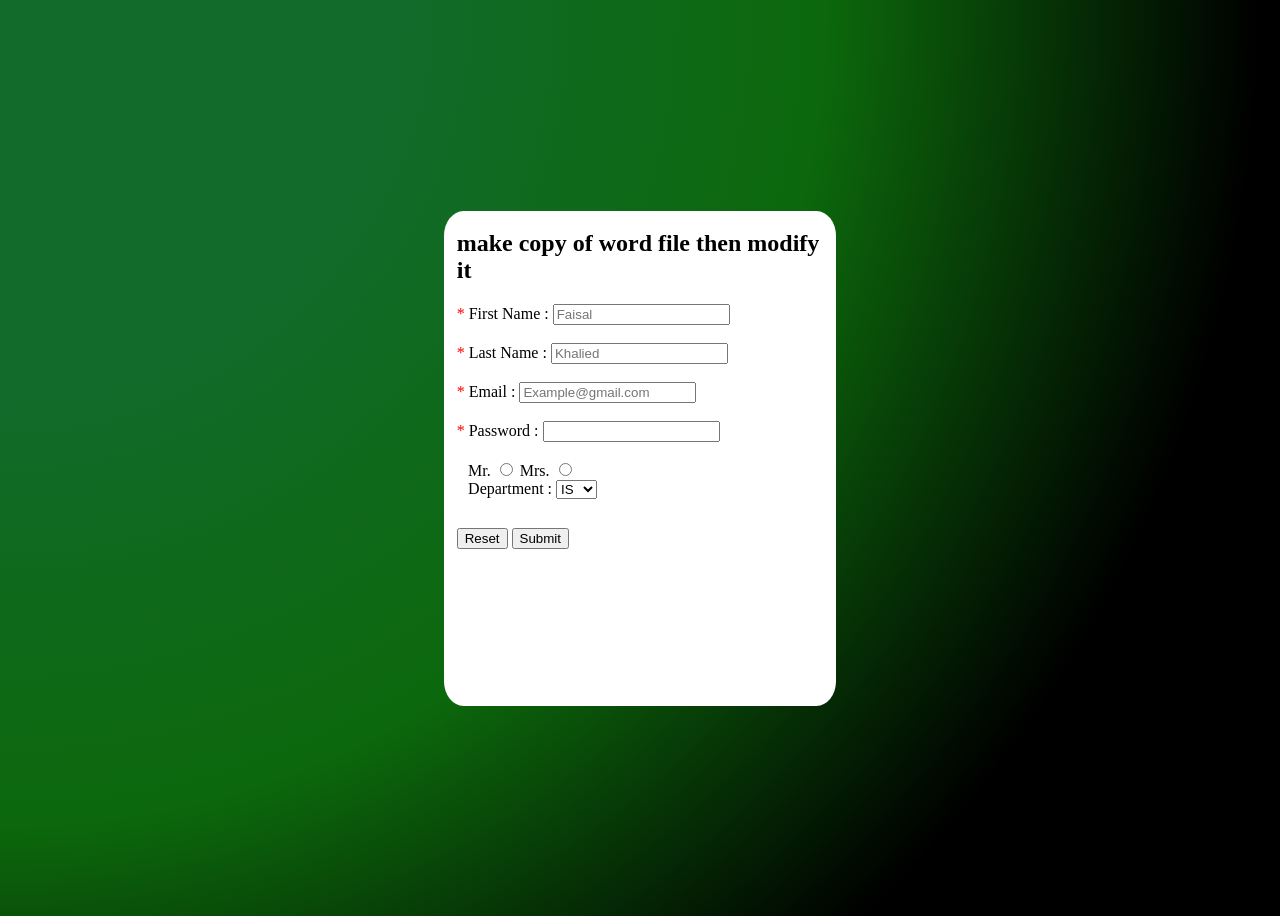
==== index.html @ cc1e2a1f "adding the first files 'login + sign-up'" ====
<!DOCTYPE html>
<html>
<head>
    <title>TeamMatch</title>
    <link rel="stylesheet" href="stely.css">
    
</head>
<!--end of head here------------------------------------------->


<body>
<div id="container-1">
<div id="container-2">
<h2>make copy of word file then modify it</h2>
    
<!--Using get will append ur data to url
    when u have password or something use post
-->

<form action="#" method="post">
    <div id="FFname">
    <label id="stars">*</label>
    <label for="Fname">First Name :</label>
    <input type="text" id="Fname" name="Fname" placeholder="Faisal" required>
    </div>

    <br>  <!--WE ADDED THE LINE HERE--> 
    
    <div id="LLname">
    <label id="stars">*</label>
    <Label for="Lname">Last Name :</Label>
    <input type="text" id="Lname" name="Lname" placeholder="Khalied" required>
    </div>
    <br>
    <div>
        <label id="stars">*</label>
        <label for="Email">Email :</label>
        <input type ="email" id="Email" name="Email" placeholder="Example@gmail.com">
    </div>
    
    <br>

    <div>
        <label id="stars">*</label>
        <label for="Pass">Password :</label>
        <input type="password" id="Pass" name="pass" required>
    </div>
        <br>
    
        <div id="bloock-1">
        <label for="Mr.">Mr.</label>
        <input type="radio"  id="Mr."   name="title" value="Mr">

        <label for="Mrs.">Mrs.</label>
        <input type="radio"  id="Mrs."   name="title" value="Mrs">
        <br>
        <label for="department"> Department :</label>
        <select id="department" >
            <option value="IS">IS</option>
            <option value="IT">IT</option>
            <option value="CS">CS</option>
        </select>
    </div>
        <br>
    <div>
        <input type="reset">
        <input type="submit">
    </div>
    </div>

    <!--END OF Reset and submit button-->

    
    
    
    <!--END OF blocks of choice-->
</div>
    <!--TEST ONLY DELETE later-->
    
    </div>
</form>

</body>
</html>
---- stely.css ----
body{
    display: flex;
    height: 100vh;
    justify-content: center;
    align-items: center;
    background: radial-gradient(circle at top left,rgb(18, 107, 42) 25% ,rgb(12, 104, 12),rgb(0, 0, 0) 80%);
}


#stars{
    color: red;
}


#container-1{
    background-color: rgb(255, 255, 255);
    width: 30%;
    height: 55%;
    padding:0% 0% 0% 1% ;
    border-radius: 5%;

}


#bloock-1{
    padding-left: 3%;
    width: 250px;
    height: 50px;
    
}
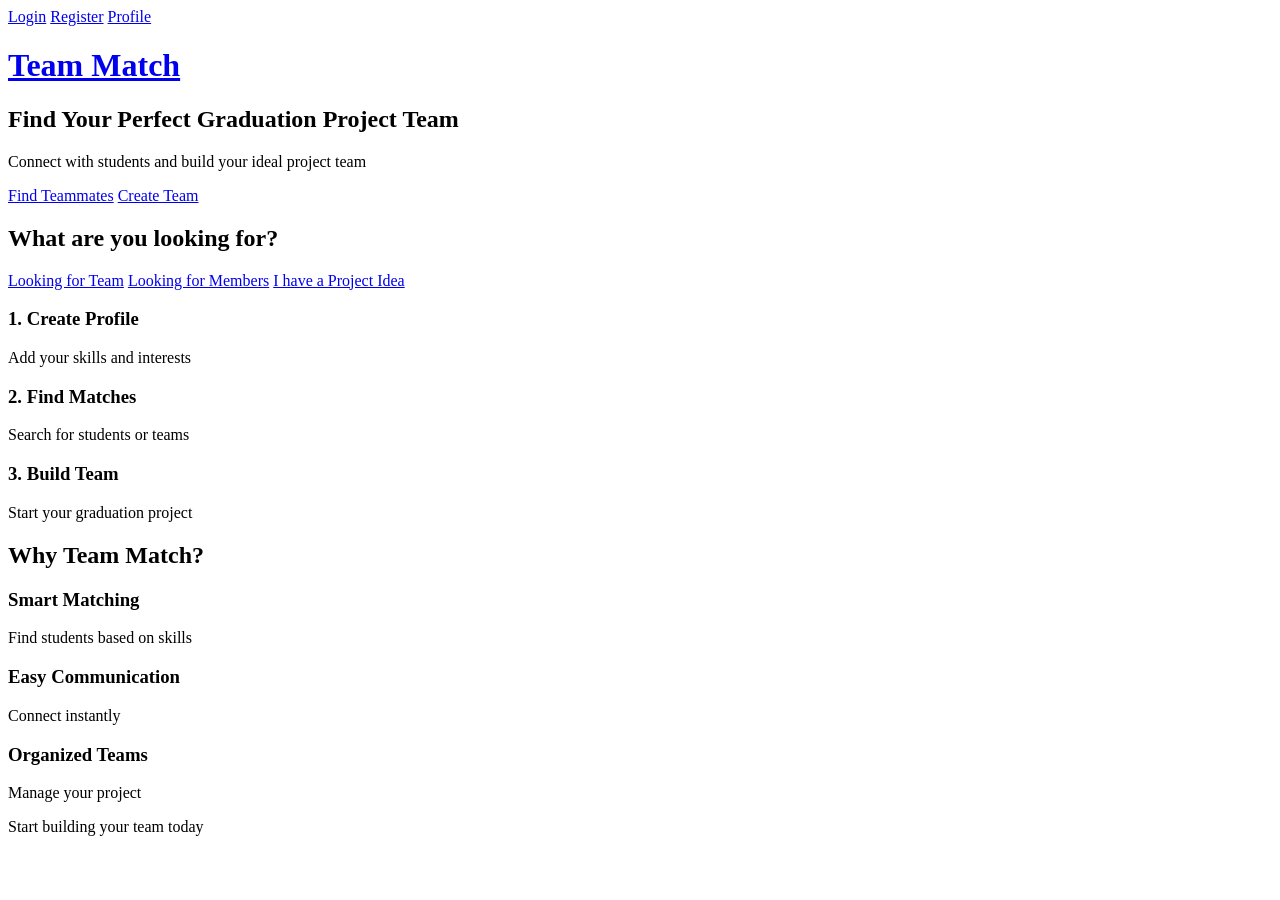
==== commit d465266c: "Adding Khalied Files" ====
--- a/index.html
+++ b/index.html
@@ -1,85 +1,87 @@
 <!DOCTYPE html>
-<html>
+<html lang="en">
 <head>
-    <title>TeamMatch</title>
-    <link rel="stylesheet" href="stely.css">
-    
-</head>
-<!--end of head here------------------------------------------->
+<meta charset="UTF-8">
+<meta name="viewport" content="width=device-width, initial-scale=1.0">
+<title>Team Match</title>
 
 
+<link rel="stylesheet" href="Style.css">
+
+</head>
+
 <body>
-<div id="container-1">
-<div id="container-2">
-<h2>make copy of word file then modify it</h2>
-    
-<!--Using get will append ur data to url
-    when u have password or something use post
--->
 
-<form action="#" method="post">
-    <div id="FFname">
-    <label id="stars">*</label>
-    <label for="Fname">First Name :</label>
-    <input type="text" id="Fname" name="Fname" placeholder="Faisal" required>
-    </div>
 
-    <br>  <!--WE ADDED THE LINE HERE--> 
-    
-    <div id="LLname">
-    <label id="stars">*</label>
-    <Label for="Lname">Last Name :</Label>
-    <input type="text" id="Lname" name="Lname" placeholder="Khalied" required>
-    </div>
-    <br>
-    <div>
-        <label id="stars">*</label>
-        <label for="Email">Email :</label>
-        <input type ="email" id="Email" name="Email" placeholder="Example@gmail.com">
-    </div>
-    
-    <br>
+<nav class="navbar">
+  <a href="login.html">Login</a>
+  <a href="signup.html">Register</a>
+  <a href="profile.html">Profile</a>
+</nav>
 
-    <div>
-        <label id="stars">*</label>
-        <label for="Pass">Password :</label>
-        <input type="password" id="Pass" name="pass" required>
-    </div>
-        <br>
-    
-        <div id="bloock-1">
-        <label for="Mr.">Mr.</label>
-        <input type="radio"  id="Mr."   name="title" value="Mr">
 
-        <label for="Mrs.">Mrs.</label>
-        <input type="radio"  id="Mrs."   name="title" value="Mrs">
-        <br>
-        <label for="department"> Department :</label>
-        <select id="department" >
-            <option value="IS">IS</option>
-            <option value="IT">IT</option>
-            <option value="CS">CS</option>
-        </select>
-    </div>
-        <br>
-    <div>
-        <input type="reset">
-        <input type="submit">
-    </div>
-    </div>
+<header>
+  <a href="index.html" class="logo">
+    <h1>Team Match</h1>
+  </a>
+</header>
 
-    <!--END OF Reset and submit button-->
 
-    
-    
-    
-    <!--END OF blocks of choice-->
-</div>
-    <!--TEST ONLY DELETE later-->
-    
-    </div>
-</form>
+<section class="hero">
+  <h2>Find Your Perfect Graduation Project Team</h2>
+  <p>Connect with students and build your ideal project team </p>
+  <a href="login.html" class="btn-main">Find Teammates</a>
+  <a href="register.html" class="btn-secondary">Create Team</a>
+</section>
+
+
+<section class="options">
+  <h2>What are you looking for?</h2>
+  <a href="login.html" class="option-btn">Looking for Team</a>
+  <a href="login.html" class="option-btn">Looking for Members</a>
+  <a href="register.html" class="option-btn">I have a Project Idea</a>
+</section>
+
+
+<section class="steps">
+  <div class="step">
+    <h3>1. Create Profile</h3>
+    <p>Add your skills and interests</p>
+  </div>
+  <div class="step">
+    <h3>2. Find Matches</h3>
+    <p>Search for students or teams</p>
+  </div>
+  <div class="step">
+    <h3>3. Build Team</h3>
+    <p>Start your graduation project</p>
+  </div>
+</section>
+
+
+<section class="features">
+  <h2>Why Team Match?</h2>
+
+  <div class="feature-box">
+    <h3>Smart Matching</h3>
+    <p>Find students based on skills</p>
+  </div>
+
+  <div class="feature-box">
+    <h3>Easy Communication</h3>
+    <p>Connect instantly</p>
+  </div>
+
+  <div class="feature-box">
+    <h3>Organized Teams</h3>
+    <p>Manage your project </p>
+  </div>
+</section>
+
+
+<footer>
+  <p>Start building your team today </p>
+</footer>
 
 </body>
-</html>
-
+</html>
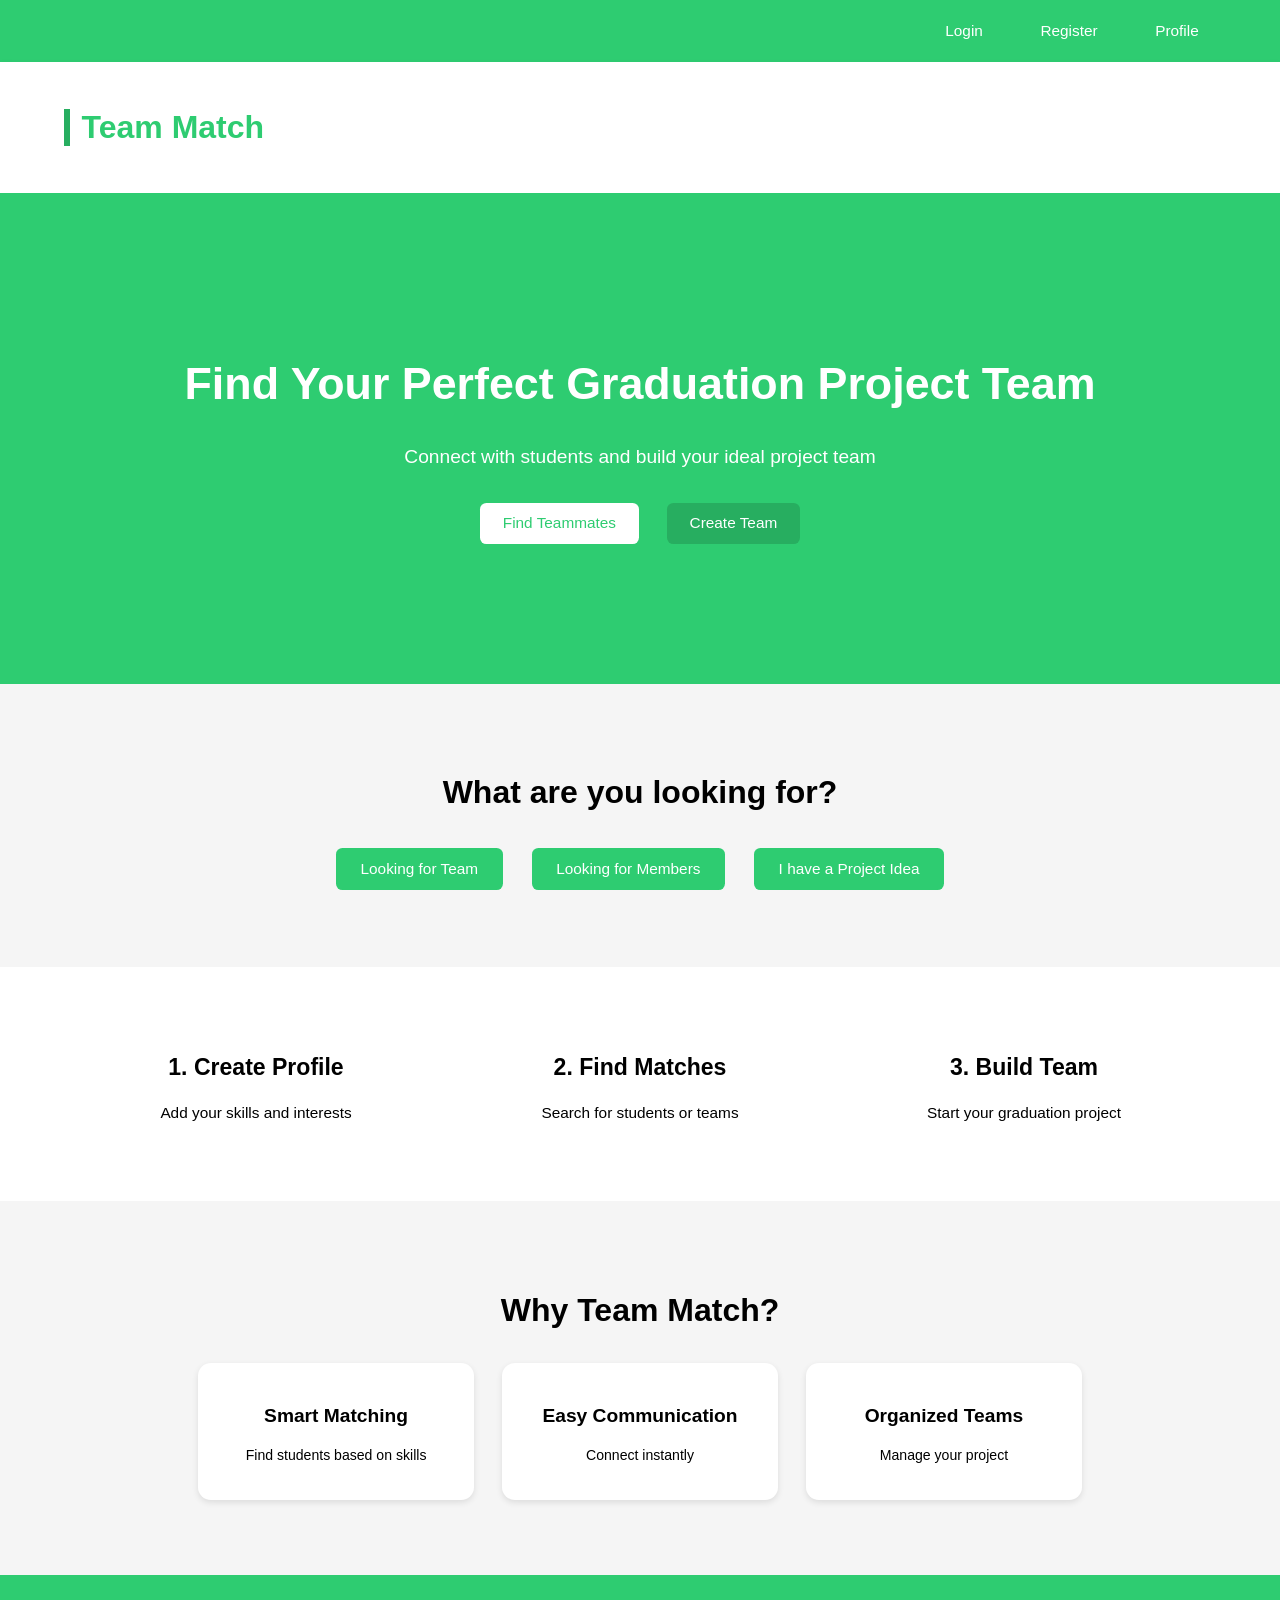
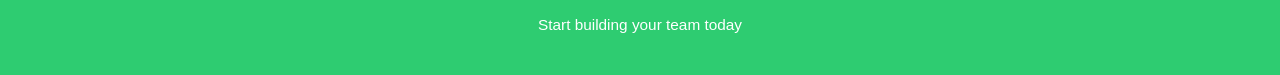
==== commit f9093fea: "Update index.html "Style" to "style"" ====
--- a/index.html
+++ b/index.html
@@ -6,7 +6,7 @@
 <title>Team Match</title>
 
 
-<link rel="stylesheet" href="Style.css">
+<link rel="stylesheet" href="style.css">
 
 </head>
 
@@ -21,7 +21,7 @@
 
 
 <header>
-  <a href="index.html" class="logo">
+  <a href="#fff" class="logo">
     <h1>Team Match</h1>
   </a>
 </header>
@@ -59,7 +59,7 @@
 </section>
 
 
-<section class="features">
+<section class="features" id="fff">
   <h2>Why Team Match?</h2>
 
   <div class="feature-box">
@@ -84,4 +84,4 @@
 </footer>
 
 </body>
-</html>+</html>
--- a/style.css
+++ b/style.css
@@ -0,0 +1,245 @@
+body {
+  margin: 0;
+  font-family: Arial;
+  background: #f5f5f5;
+}
+
+
+.navbar {
+  background: #2ecc71;
+  padding: 1% 5%;
+  display: flex;
+  justify-content: flex-end;
+  align-items: center;
+  gap: 2%;
+}
+
+.navbar a {
+  color: white;
+  text-decoration: none;
+  padding: 0.8% 1.5%;
+  border-radius: 0.5vw;
+  font-size: 1.2vw;
+  transition: background 0.3s;
+}
+
+.navbar a:hover {
+  background: #27ae60;
+}
+
+
+header {
+  background: white;
+  padding: 2% 5%;
+  box-shadow: 0 0.2vw 0.5vw rgba(0,0,0,0.1);
+}
+
+.logo {
+  text-decoration: none;
+}
+
+.logo h1 {
+  color: #2ecc71;
+  font-size: 2.5vw;
+  border-left: 0.5vw solid #27ae60;
+  padding-left: 1%;
+}
+
+
+.hero {
+  text-align: center;
+  padding: 10% 5%;
+  background: #2ecc71;
+  color: white;
+}
+
+.hero h2 {
+  font-size: 3.5vw;
+}
+
+.hero p {
+  font-size: 1.5vw;
+  margin: 2% 0;
+}
+
+.hero .btn-main,
+.hero .btn-secondary {
+  padding: 1% 2%;
+  margin: 1%;
+  border-radius: 0.5vw;
+  text-decoration: none;
+  font-size: 1.2vw;
+  display: inline-block;
+}
+
+.hero .btn-main {
+  background: white;
+  color: #2ecc71;
+}
+
+.hero .btn-secondary {
+  background: #27ae60;
+  color: white;
+}
+
+
+.options {
+  text-align: center;
+  padding: 5% 2%;
+}
+
+.options h2 {
+  font-size: 2.5vw;
+  margin-bottom: 2%;
+}
+
+.option-btn {
+  display: inline-block;
+  margin: 1%;
+  padding: 1% 2%;
+  background: #2ecc71;
+  color: white;
+  text-decoration: none;
+  border-radius: 0.5vw;
+  font-size: 1.2vw;
+  transition: background 0.3s;
+}
+
+.option-btn:hover {
+  background: #27ae60;
+}
+
+
+.steps {
+  display: flex;
+  justify-content: space-around;
+  padding: 5%;
+  background: white;
+}
+
+.step {
+  width: 30%;
+  text-align: center;
+}
+
+.step h3 {
+  font-size: 1.8vw;
+}
+
+.step p {
+  font-size: 1.2vw;
+}
+
+
+.features {
+  text-align: center;
+  padding: 5%;
+}
+
+.features h2 {
+  font-size: 2.5vw;
+  margin-bottom: 2%;
+}
+
+.feature-box {
+  display: inline-block;
+  width: 20%;
+  margin: 1%;
+  padding: 2%;
+  background: white;
+  border-radius: 1vw;
+  box-shadow: 0 0.2vw 0.5vw rgba(0,0,0,0.1);
+}
+
+.feature-box h3 {
+  font-size: 1.5vw;
+}
+
+.feature-box p {
+  font-size: 1.1vw;
+}
+
+
+footer {
+  text-align: center;
+  padding: 2%;
+  background: #2ecc71;
+  color: white;
+  font-size: 1.2vw;
+}
+
+
+@media (max-width: 768px) {
+
+  .navbar {
+    flex-direction: column;
+    gap: 3%;
+    padding: 2%;
+  }
+
+  .navbar a {
+    font-size: 3vw;
+    padding: 2% 4%;
+  }
+
+  .logo h1 {
+    font-size: 6vw;
+  }
+
+  .hero h2 {
+    font-size: 6vw;
+  }
+
+  .hero p {
+    font-size: 3.5vw;
+  }
+
+  .hero .btn-main,
+  .hero .btn-secondary {
+    font-size: 3vw;
+    padding: 2% 4%;
+  }
+
+  .options h2 {
+    font-size: 5vw;
+  }
+
+  .option-btn {
+    font-size: 3vw;
+    padding: 2% 4%;
+  }
+
+  .steps {
+    flex-direction: column;
+    align-items: center;
+  }
+
+  .step {
+    width: 80%;
+    margin-bottom: 5%;
+  }
+
+  .step h3 {
+    font-size: 4vw;
+  }
+
+  .step p {
+    font-size: 3vw;
+  }
+
+  .feature-box {
+    width: 80%;
+  }
+
+  .feature-box h3 {
+    font-size: 4vw;
+  }
+
+  .feature-box p {
+    font-size: 3vw;
+  }
+
+  footer {
+    font-size: 3vw;
+  }
+}
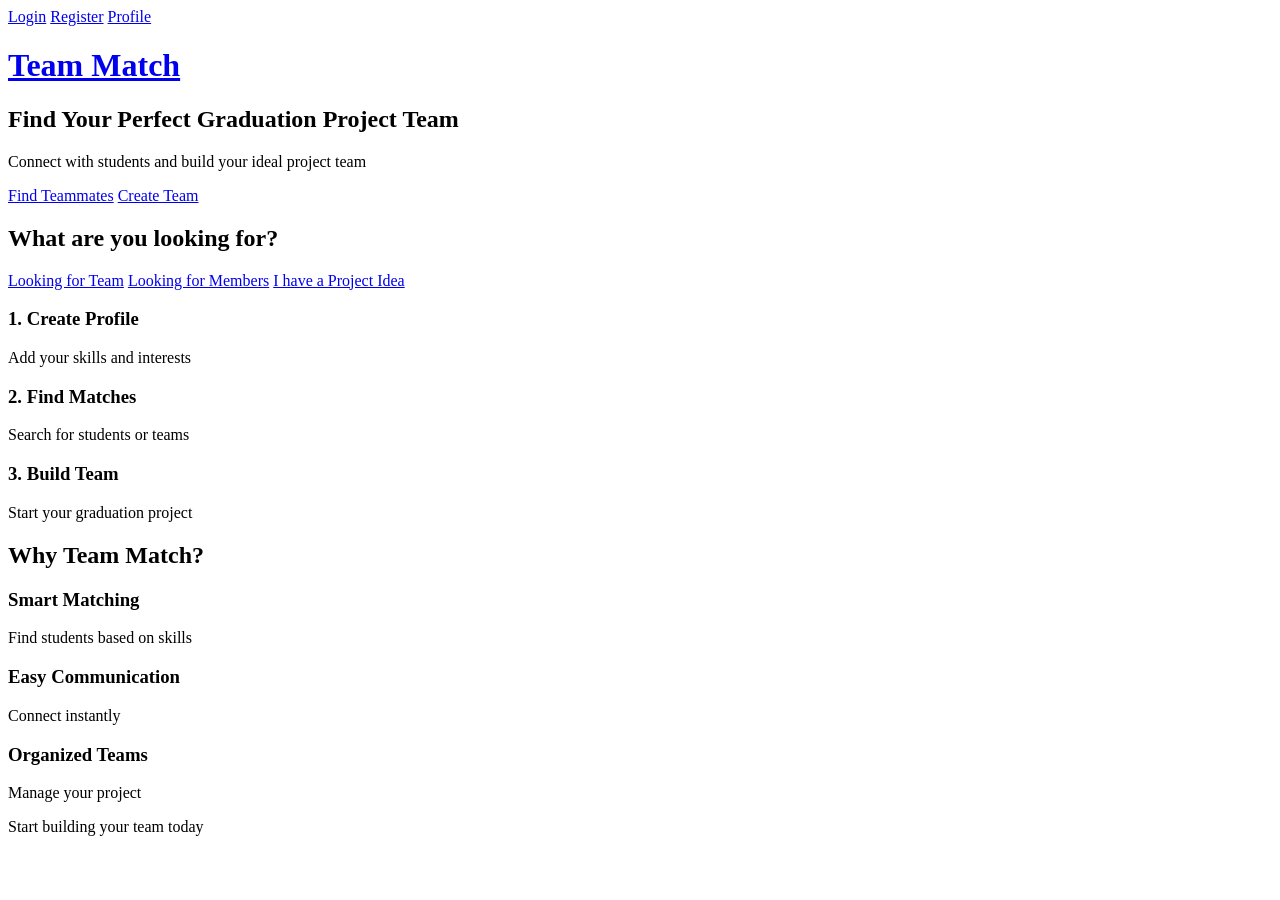
==== commit b32d6267: "small change" ====
--- a/index.html
+++ b/index.html
@@ -6,7 +6,7 @@
 <title>Team Match</title>
 
 
-<link rel="stylesheet" href="style.css">
+<link rel="stylesheet" href="Style.css">
 
 </head>
 
@@ -84,4 +84,4 @@
 </footer>
 
 </body>
-</html>
+</html>
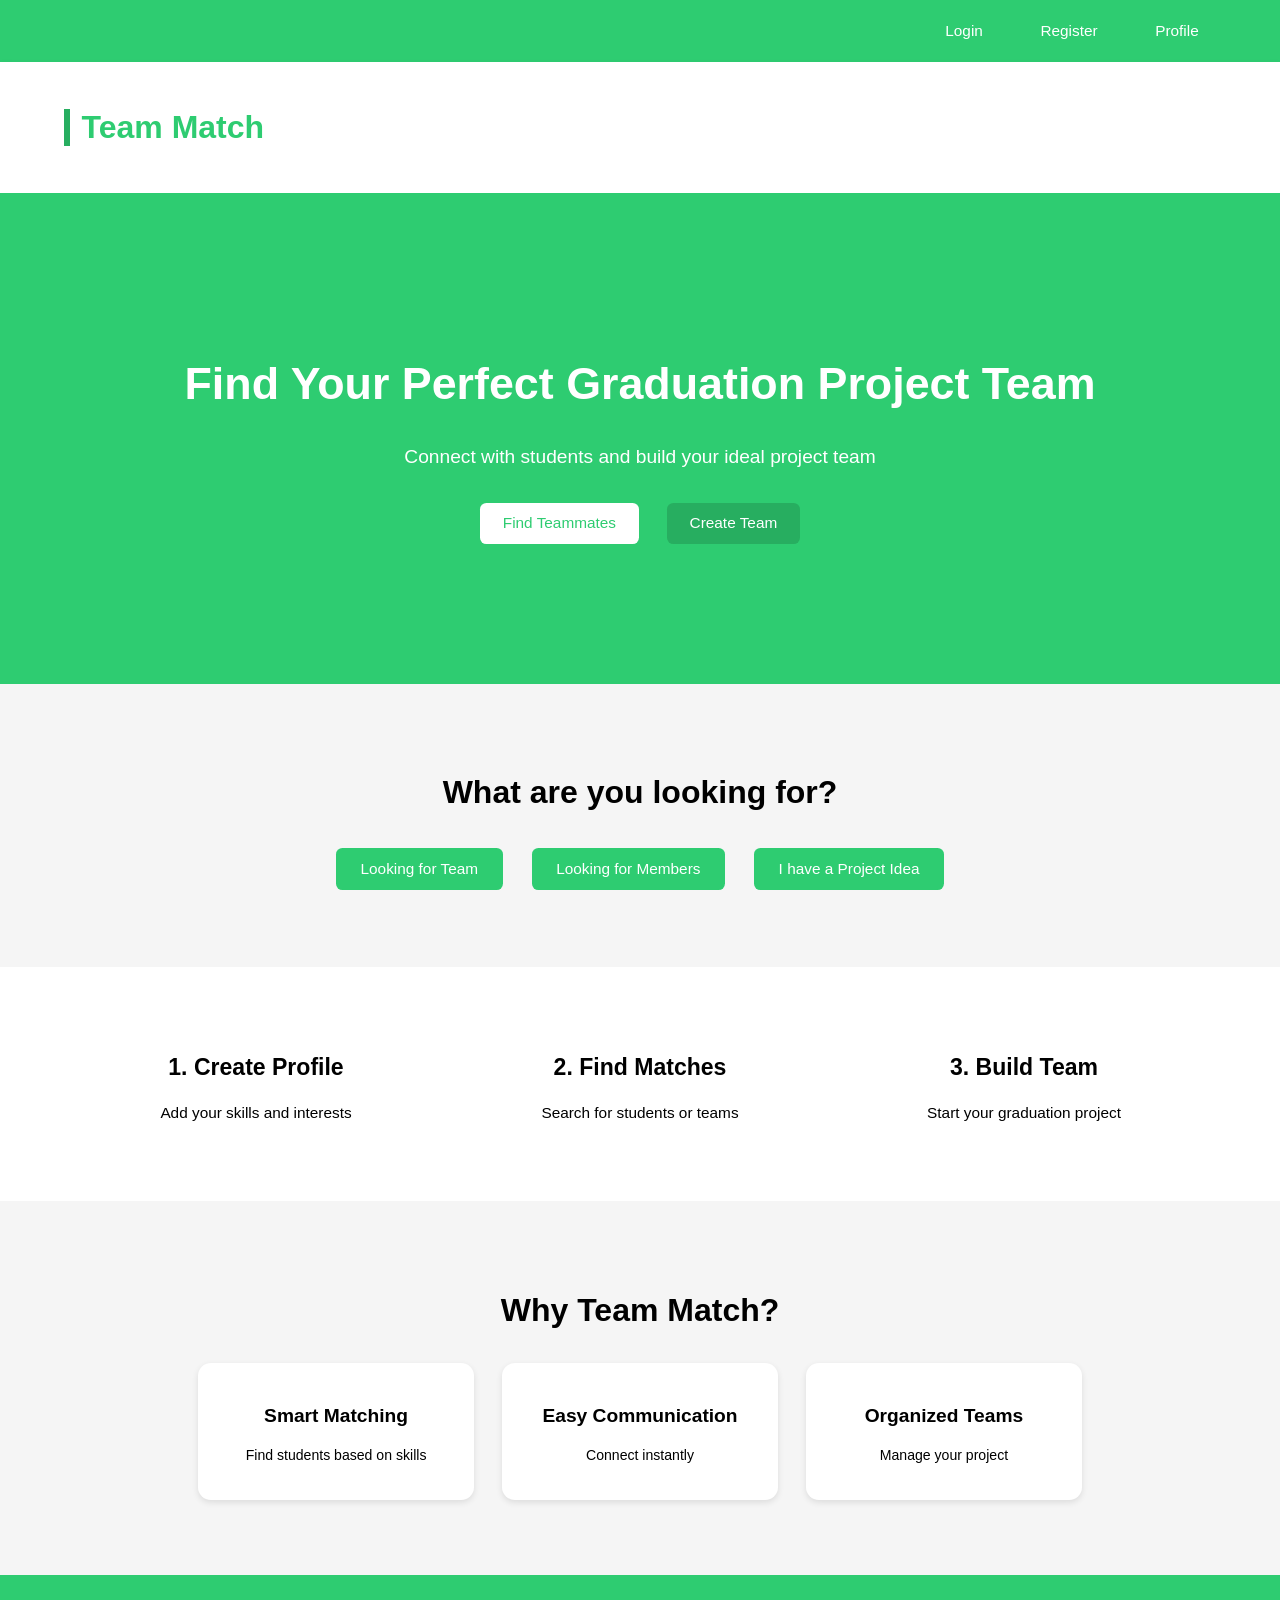
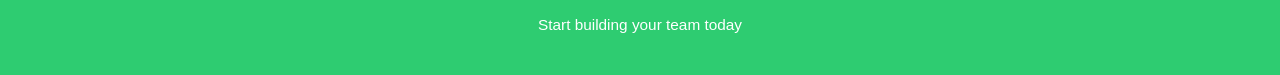
==== commit 1e40635d: "Merge branch 'main' of https://github.com/xhudn7/TeamMatch" ====
--- a/index.html
+++ b/index.html
@@ -6,7 +6,7 @@
 <title>Team Match</title>
 
 
-<link rel="stylesheet" href="Style.css">
+<link rel="stylesheet" href="style.css">
 
 </head>
 
@@ -31,7 +31,7 @@
   <h2>Find Your Perfect Graduation Project Team</h2>
   <p>Connect with students and build your ideal project team </p>
   <a href="login.html" class="btn-main">Find Teammates</a>
-  <a href="register.html" class="btn-secondary">Create Team</a>
+  <a href="signup.html" class="btn-secondary">Create Team</a>
 </section>
 
 
@@ -39,7 +39,7 @@
   <h2>What are you looking for?</h2>
   <a href="login.html" class="option-btn">Looking for Team</a>
   <a href="login.html" class="option-btn">Looking for Members</a>
-  <a href="register.html" class="option-btn">I have a Project Idea</a>
+  <a href="signup.html" class="option-btn">I have a Project Idea</a>
 </section>
 
 
@@ -84,4 +84,4 @@
 </footer>
 
 </body>
-</html>+</html>
--- a/style.css
+++ b/style.css
@@ -0,0 +1,245 @@
+body {
+  margin: 0;
+  font-family: Arial;
+  background: #f5f5f5;
+}
+
+
+.navbar {
+  background: #2ecc71;
+  padding: 1% 5%;
+  display: flex;
+  justify-content: flex-end;
+  align-items: center;
+  gap: 2%;
+}
+
+.navbar a {
+  color: white;
+  text-decoration: none;
+  padding: 0.8% 1.5%;
+  border-radius: 0.5vw;
+  font-size: 1.2vw;
+  transition: background 0.3s;
+}
+
+.navbar a:hover {
+  background: #27ae60;
+}
+
+
+header {
+  background: white;
+  padding: 2% 5%;
+  box-shadow: 0 0.2vw 0.5vw rgba(0,0,0,0.1);
+}
+
+.logo {
+  text-decoration: none;
+}
+
+.logo h1 {
+  color: #2ecc71;
+  font-size: 2.5vw;
+  border-left: 0.5vw solid #27ae60;
+  padding-left: 1%;
+}
+
+
+.hero {
+  text-align: center;
+  padding: 10% 5%;
+  background: #2ecc71;
+  color: white;
+}
+
+.hero h2 {
+  font-size: 3.5vw;
+}
+
+.hero p {
+  font-size: 1.5vw;
+  margin: 2% 0;
+}
+
+.hero .btn-main,
+.hero .btn-secondary {
+  padding: 1% 2%;
+  margin: 1%;
+  border-radius: 0.5vw;
+  text-decoration: none;
+  font-size: 1.2vw;
+  display: inline-block;
+}
+
+.hero .btn-main {
+  background: white;
+  color: #2ecc71;
+}
+
+.hero .btn-secondary {
+  background: #27ae60;
+  color: white;
+}
+
+
+.options {
+  text-align: center;
+  padding: 5% 2%;
+}
+
+.options h2 {
+  font-size: 2.5vw;
+  margin-bottom: 2%;
+}
+
+.option-btn {
+  display: inline-block;
+  margin: 1%;
+  padding: 1% 2%;
+  background: #2ecc71;
+  color: white;
+  text-decoration: none;
+  border-radius: 0.5vw;
+  font-size: 1.2vw;
+  transition: background 0.3s;
+}
+
+.option-btn:hover {
+  background: #27ae60;
+}
+
+
+.steps {
+  display: flex;
+  justify-content: space-around;
+  padding: 5%;
+  background: white;
+}
+
+.step {
+  width: 30%;
+  text-align: center;
+}
+
+.step h3 {
+  font-size: 1.8vw;
+}
+
+.step p {
+  font-size: 1.2vw;
+}
+
+
+.features {
+  text-align: center;
+  padding: 5%;
+}
+
+.features h2 {
+  font-size: 2.5vw;
+  margin-bottom: 2%;
+}
+
+.feature-box {
+  display: inline-block;
+  width: 20%;
+  margin: 1%;
+  padding: 2%;
+  background: white;
+  border-radius: 1vw;
+  box-shadow: 0 0.2vw 0.5vw rgba(0,0,0,0.1);
+}
+
+.feature-box h3 {
+  font-size: 1.5vw;
+}
+
+.feature-box p {
+  font-size: 1.1vw;
+}
+
+
+footer {
+  text-align: center;
+  padding: 2%;
+  background: #2ecc71;
+  color: white;
+  font-size: 1.2vw;
+}
+
+
+@media (max-width: 768px) {
+
+  .navbar {
+    flex-direction: column;
+    gap: 3%;
+    padding: 2%;
+  }
+
+  .navbar a {
+    font-size: 3vw;
+    padding: 2% 4%;
+  }
+
+  .logo h1 {
+    font-size: 6vw;
+  }
+
+  .hero h2 {
+    font-size: 6vw;
+  }
+
+  .hero p {
+    font-size: 3.5vw;
+  }
+
+  .hero .btn-main,
+  .hero .btn-secondary {
+    font-size: 3vw;
+    padding: 2% 4%;
+  }
+
+  .options h2 {
+    font-size: 5vw;
+  }
+
+  .option-btn {
+    font-size: 3vw;
+    padding: 2% 4%;
+  }
+
+  .steps {
+    flex-direction: column;
+    align-items: center;
+  }
+
+  .step {
+    width: 80%;
+    margin-bottom: 5%;
+  }
+
+  .step h3 {
+    font-size: 4vw;
+  }
+
+  .step p {
+    font-size: 3vw;
+  }
+
+  .feature-box {
+    width: 80%;
+  }
+
+  .feature-box h3 {
+    font-size: 4vw;
+  }
+
+  .feature-box p {
+    font-size: 3vw;
+  }
+
+  footer {
+    font-size: 3vw;
+  }
+}
